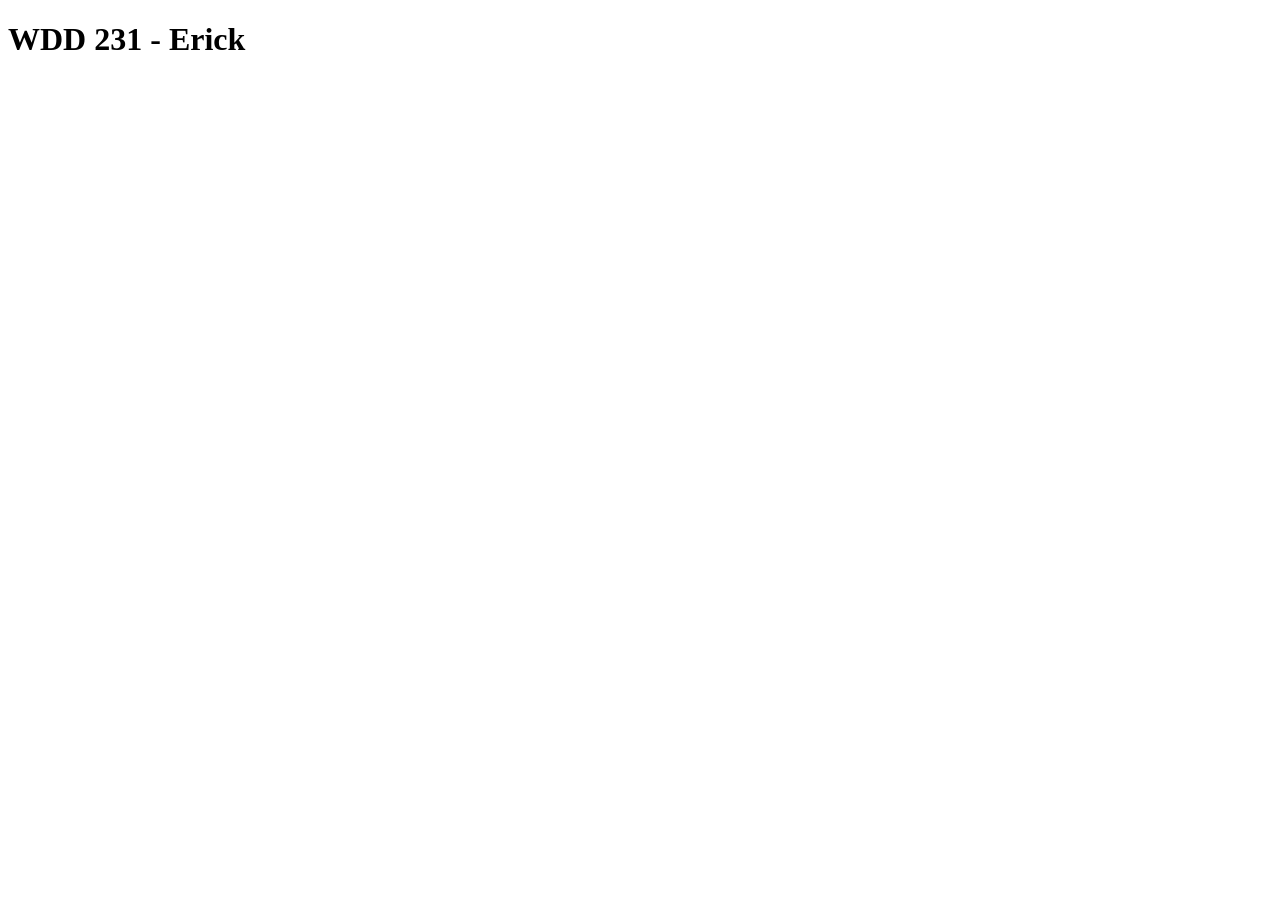
==== index.html @ 751e0cd9 "changes" ====
<!DOCTYPE html>
<html lang="en">
<head>
    <meta charset="UTF-8">
    <meta name="viewport" content="width=device-width, initial-scale=1.0">
    <title>Document</title>
</head>
<body>
    <h1>WDD 231 - Erick</h1>
</body>
</html>
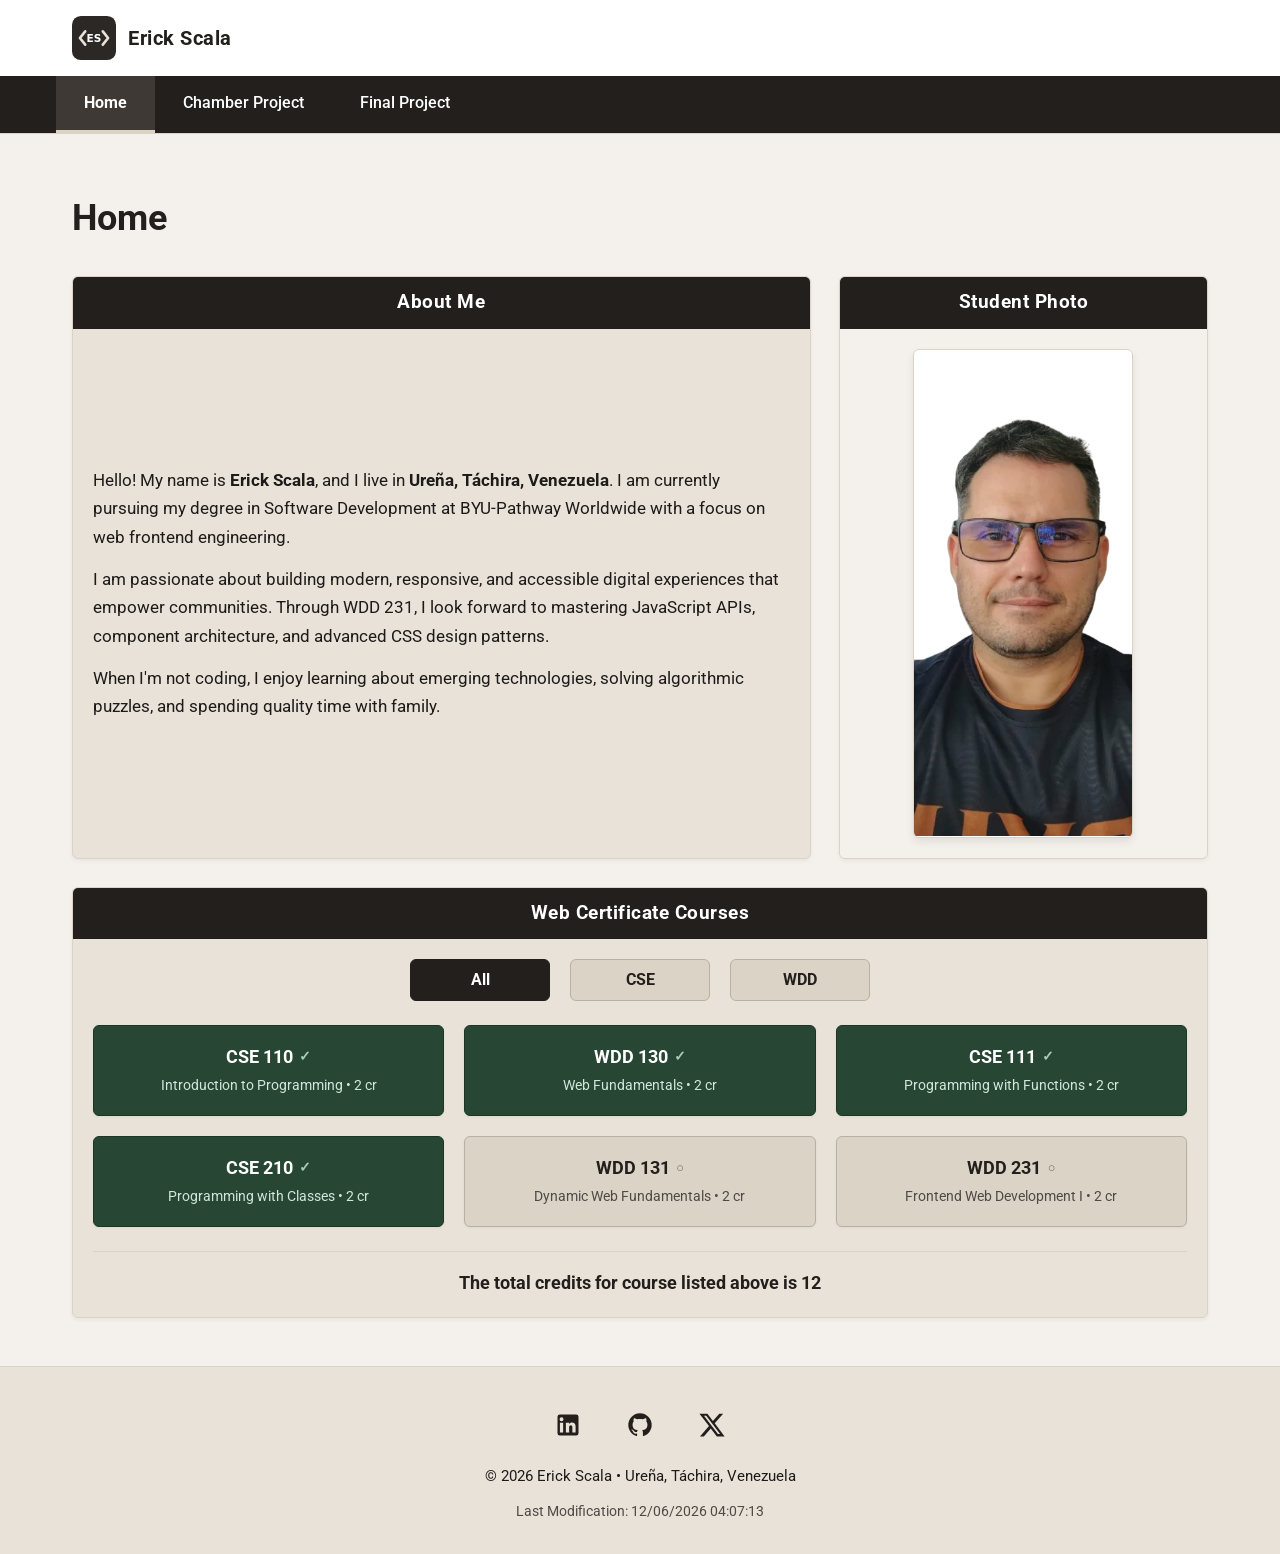
==== commit 4eea98ed: "feat(sprint-1): complete WDD 231 course home page with responsive layout, filters, and dynamic foote" ====
--- a/index.html
+++ b/index.html
@@ -1,11 +1,123 @@
 <!DOCTYPE html>
 <html lang="en">
 <head>
-    <meta charset="UTF-8">
-    <meta name="viewport" content="width=device-width, initial-scale=1.0">
-    <title>Document</title>
+  <meta charset="UTF-8">
+  <meta name="viewport" content="width=device-width, initial-scale=1.0">
+  <title>WDD 231: Web Frontend Development I - Erick Scala</title>
+  <meta name="description" content="Course home page for WDD 231: Web Frontend Development I by Erick Scala, featuring web certificate courses, student background, and frontend projects.">
+  <meta name="author" content="Erick Scala">
+
+  <!-- Google Fonts: Roboto -->
+  <link rel="preconnect" href="https://fonts.googleapis.com">
+  <link rel="preconnect" href="https://fonts.gstatic.com" crossorigin>
+  <link href="https://fonts.googleapis.com/css2?family=Roboto:wght@400;500;700&display=swap" rel="stylesheet">
+
+  <!-- Stylesheets -->
+  <link rel="stylesheet" href="styles/normalize.css">
+  <link rel="stylesheet" href="styles/small.css">
+  <link rel="stylesheet" href="styles/larger.css">
+
+  <!-- External Scripts with defer -->
+  <script src="scripts/navigation.js" defer></script>
+  <script src="scripts/date.js" defer></script>
+  <script src="scripts/courses.js" defer></script>
 </head>
 <body>
-    <h1>WDD 231 - Erick</h1>
+  <!-- Header Component -->
+  <header>
+    <div class="header-top">
+      <a href="index.html" class="branding" aria-label="Erick Scala Home">
+        <img src="images/logo.svg" alt="Erick Scala Monogram Logo" width="44" height="44">
+        <span>Erick Scala</span>
+      </a>
+      <button id="menuButton" aria-label="Toggle navigation menu" aria-expanded="false">&#9776;</button>
+    </div>
+    <!-- Responsive Navigation Component -->
+    <nav id="primaryNav" aria-label="Primary Navigation">
+      <ul class="nav-menu">
+        <li><a href="index.html" class="active" aria-current="page">Home</a></li>
+        <li><a href="chamber/directory.html">Chamber Project</a></li>
+        <li><a href="#">Final Project</a></li>
+      </ul>
+    </nav>
+  </header>
+
+  <!-- Main Content -->
+  <main>
+    <h1>Home</h1>
+
+    <!-- Section 1: About Me -->
+    <section class="card about-card">
+      <h2>About Me</h2>
+      <div class="card-body">
+        <p>
+          Hello! My name is <strong>Erick Scala</strong>, and I live in <strong>Ureña, Táchira, Venezuela</strong>. I am currently pursuing my degree in Software Development at BYU-Pathway Worldwide with a focus on web frontend engineering.
+        </p>
+        <p>
+          I am passionate about building modern, responsive, and accessible digital experiences that empower communities. Through WDD 231, I look forward to mastering JavaScript APIs, component architecture, and advanced CSS design patterns.
+        </p>
+        <p>
+          When I'm not coding, I enjoy learning about emerging technologies, solving algorithmic puzzles, and spending quality time with family.
+        </p>
+      </div>
+    </section>
+
+    <!-- Section 2: Student Photo -->
+    <section class="card photo-card">
+      <h2>Student Photo</h2>
+      <div class="card-body">
+        <img src="images/profile.webp" alt="Portrait photo of Erick Scala" width="220" height="489" loading="lazy">
+      </div>
+    </section>
+
+    <!-- Section 3: Web Certificate Courses -->
+    <section class="card courses-card">
+      <h2>Web Certificate Courses</h2>
+      <div class="card-body">
+        <!-- Filter buttons -->
+        <div class="filter-controls" role="group" aria-label="Course filter controls">
+          <button id="allCourses" class="filter-btn active" type="button">All</button>
+          <button id="cseCourses" class="filter-btn" type="button">CSE</button>
+          <button id="wddCourses" class="filter-btn" type="button">WDD</button>
+        </div>
+
+        <!-- Dynamic course cards container -->
+        <div id="courseContainer" class="course-container" aria-live="polite"></div>
+
+        <!-- Total credits calculated with reduce() -->
+        <p id="totalCredits" class="total-credits"></p>
+      </div>
+    </section>
+  </main>
+
+  <!-- Footer Component -->
+  <footer>
+    <div class="footer-content">
+      <!-- Social Media Links -->
+      <div class="social-links" aria-label="Social media profiles">
+        <a href="https://linkedin.com" target="_blank" rel="noopener noreferrer" aria-label="LinkedIn Profile">
+          <svg viewBox="0 0 24 24" aria-hidden="true">
+            <path d="M19 3a2 2 0 0 1 2 2v14a2 2 0 0 1-2 2H5a2 2 0 0 1-2-2V5a2 2 0 0 1 2-2h14m-.5 15.5v-5.3a3.26 3.26 0 0 0-3.26-3.26c-.85 0-1.84.52-2.28 1.3v-1.11h-2.79v8.37h2.79v-4.93c0-.77.62-1.4 1.39-1.4a1.4 1.4 0 0 1 1.4 1.4v4.93h2.75M6.46 8.76a1.68 1.68 0 1 0-.02-3.36 1.68 1.68 0 0 0 .02 3.36m1.39 9.74v-8.37H5.07v8.37h2.78Z"/>
+          </svg>
+        </a>
+        <a href="https://github.com" target="_blank" rel="noopener noreferrer" aria-label="GitHub Repository">
+          <svg viewBox="0 0 24 24" aria-hidden="true">
+            <path d="M12 2A10 10 0 0 0 2 12c0 4.42 2.87 8.17 6.84 9.5.5.08.66-.23.66-.5v-1.69c-2.77.6-3.36-1.34-3.36-1.34-.46-1.16-1.11-1.47-1.11-1.47-.91-.62.07-.6.07-.6 1 .07 1.53 1.03 1.53 1.03.87 1.52 2.34 1.07 2.91.83.1-.65.35-1.09.63-1.34-2.22-.25-4.55-1.11-4.55-4.92 0-1.11.38-2 1.03-2.71-.1-.25-.45-1.29.1-2.64 0 0 .84-.27 2.75 1.02.79-.22 1.65-.33 2.5-.33.85 0 1.71.11 2.5.33 1.91-1.29 2.75-1.02 2.75-1.02.55 1.35.2 2.39.1 2.64.65.71 1.03 1.6 1.03 2.71 0 3.82-2.34 4.66-4.57 4.91.36.31.69.92.69 1.85V21c0 .27.16.59.67.5C19.14 20.16 22 16.42 22 12A10 10 0 0 0 12 2Z"/>
+          </svg>
+        </a>
+        <a href="https://x.com" target="_blank" rel="noopener noreferrer" aria-label="X (formerly Twitter) Profile">
+          <svg viewBox="0 0 24 24" aria-hidden="true">
+            <path d="M18.244 2.25h3.308l-7.227 8.26 8.502 11.24H16.17l-5.214-6.817L4.99 21.75H1.68l7.73-8.835L1.254 2.25H8.08l4.713 6.231zm-1.161 17.52h1.833L7.084 4.126H5.117z"/>
+          </svg>
+        </a>
+      </div>
+
+      <!-- Copyright & Student Information -->
+      <p>&copy; <span id="currentyear"></span> Erick Scala &bull; Ureña, Táchira, Venezuela</p>
+
+      <!-- Dynamic Last Modified String -->
+      <p id="lastModified"></p>
+    </div>
+  </footer>
 </body>
 </html>
--- a/styles/small.css
+++ b/styles/small.css
@@ -0,0 +1,410 @@
+/* ==========================================================================
+   Base & Mobile-First Styles (small.css)
+   Course: WDD 231 - Web Frontend Development I
+   Student: Erick Scala
+   ========================================================================== */
+
+:root {
+  /* User-defined palette */
+  --color1: #FFFFFF;
+  --color2: #F4F1EC;
+  --color3: #E8E2D8;
+  --color4: #DAD3C6;
+  --color5: #CFC7B8;
+
+  /* Accessible high-contrast typography & structural accents */
+  --color-dark: #221f1d;
+  --color-dark-hover: #383430;
+  --color-text-main: #1d1b19;
+  --color-text-muted: #4e4a46;
+  --color-border: #b8b0a2;
+
+  /* Completed course indicators */
+  --color-completed-bg: #274734;
+  --color-completed-text: #FFFFFF;
+  --color-completed-border: #1c3526;
+
+  /* Font settings */
+  --font-family: 'Roboto', -apple-system, BlinkMacSystemFont, 'Segoe UI', Arial, sans-serif;
+  --border-radius: 6px;
+  --transition: all 0.25s ease-in-out;
+}
+
+* {
+  box-sizing: border-box;
+  margin: 0;
+  padding: 0;
+}
+
+body {
+  font-family: var(--font-family);
+  background-color: var(--color2);
+  color: var(--color-text-main);
+  line-height: 1.6;
+  min-height: 100vh;
+  display: flex;
+  flex-direction: column;
+  overflow-x: hidden;
+}
+
+/* ==========================================================================
+   Header Component
+   ========================================================================== */
+header {
+  background-color: var(--color1);
+  border-bottom: 1px solid var(--color4);
+  width: 100%;
+}
+
+.header-top {
+  display: flex;
+  align-items: center;
+  justify-content: space-between;
+  padding: 0.75rem 1rem;
+  max-width: 1200px;
+  margin: 0 auto;
+}
+
+.branding {
+  display: flex;
+  align-items: center;
+  gap: 0.75rem;
+  text-decoration: none;
+  color: var(--color-dark);
+}
+
+.branding img {
+  width: 44px;
+  height: 44px;
+  display: block;
+}
+
+.branding span {
+  font-size: 1.25rem;
+  font-weight: 700;
+  letter-spacing: 0.5px;
+}
+
+/* Hamburger button for mobile */
+#menuButton {
+  display: block;
+  background: transparent;
+  border: 2px solid var(--color-dark);
+  color: var(--color-dark);
+  border-radius: var(--border-radius);
+  width: 44px;
+  height: 44px;
+  font-size: 1.5rem;
+  cursor: pointer;
+  line-height: 1;
+  padding: 0;
+  transition: var(--transition);
+}
+
+#menuButton:hover,
+#menuButton:focus-visible {
+  background-color: var(--color4);
+  outline: 2px solid var(--color-dark);
+}
+
+/* ==========================================================================
+   Navigation Component
+   ========================================================================== */
+nav {
+  background-color: var(--color-dark);
+  width: 100%;
+}
+
+.nav-menu {
+  list-style: none;
+  display: none;
+  flex-direction: column;
+  width: 100%;
+  margin: 0;
+  padding: 0;
+}
+
+/* Toggled open on mobile */
+.nav-menu.open {
+  display: flex;
+}
+
+.nav-menu li {
+  width: 100%;
+  border-bottom: 1px solid #383430;
+}
+
+.nav-menu li:last-child {
+  border-bottom: none;
+}
+
+.nav-menu a {
+  display: block;
+  color: var(--color1);
+  text-decoration: none;
+  padding: 0.85rem 1.25rem;
+  font-weight: 500;
+  font-size: 1.05rem;
+  transition: background-color 0.2s ease, color 0.2s ease;
+}
+
+.nav-menu a:hover,
+.nav-menu a:focus-visible {
+  background-color: var(--color-dark-hover);
+  color: var(--color3);
+}
+
+.nav-menu a.active {
+  background-color: #4a4540;
+  color: var(--color1);
+  font-weight: 700;
+}
+
+/* ==========================================================================
+   Main Content Component
+   ========================================================================== */
+main {
+  flex: 1;
+  max-width: 1200px;
+  width: 100%;
+  margin: 0 auto;
+  padding: 1.25rem 1rem 2rem;
+  display: flex;
+  flex-direction: column;
+  gap: 1.5rem;
+}
+
+h1 {
+  font-size: 1.85rem;
+  color: var(--color-dark);
+  margin-bottom: 0.25rem;
+  font-weight: 700;
+}
+
+/* Card Structure matching the wireframe/screenshots */
+.card {
+  background-color: var(--color3);
+  border: 1px solid var(--color4);
+  border-radius: var(--border-radius);
+  overflow: hidden;
+  box-shadow: 0 2px 4px rgba(0, 0, 0, 0.05);
+}
+
+.card h2 {
+  background-color: var(--color-dark);
+  color: var(--color1);
+  font-size: 1.2rem;
+  font-weight: 700;
+  text-align: center;
+  padding: 0.65rem 1rem;
+  letter-spacing: 0.5px;
+}
+
+.card-body {
+  padding: 1.25rem;
+}
+
+/* About Me section */
+.about-card p {
+  margin-bottom: 0.85rem;
+  font-size: 1rem;
+  line-height: 1.65;
+  color: var(--color-text-main);
+}
+
+.about-card p:last-child {
+  margin-bottom: 0;
+}
+
+/* Student Photo section */
+.photo-card .card-body {
+  display: flex;
+  justify-content: center;
+  align-items: center;
+  padding: 1.5rem;
+  background-color: var(--color2);
+}
+
+.photo-card img {
+  max-width: 240px;
+  width: 100%;
+  height: auto;
+  aspect-ratio: 335 / 745;
+  object-fit: contain;
+  border-radius: var(--border-radius);
+  border: 1px solid var(--color4);
+  background-color: var(--color1);
+  box-shadow: 0 4px 8px rgba(0, 0, 0, 0.08);
+}
+
+/* ==========================================================================
+   Courses Section & Filtering
+   ========================================================================== */
+.filter-controls {
+  display: flex;
+  justify-content: center;
+  gap: 0.75rem;
+  margin-bottom: 1.25rem;
+  flex-wrap: wrap;
+}
+
+.filter-btn {
+  flex: 1 1 80px;
+  max-width: 140px;
+  background-color: var(--color4);
+  border: 1px solid var(--color-border);
+  color: var(--color-dark);
+  font-family: inherit;
+  font-size: 1rem;
+  font-weight: 700;
+  padding: 0.55rem 1rem;
+  border-radius: var(--border-radius);
+  cursor: pointer;
+  transition: var(--transition);
+}
+
+.filter-btn:hover,
+.filter-btn:focus-visible {
+  background-color: var(--color5);
+  border-color: var(--color-dark);
+}
+
+.filter-btn.active {
+  background-color: var(--color-dark);
+  color: var(--color1);
+  border-color: var(--color-dark);
+}
+
+/* Course Cards Container */
+.course-container {
+  display: flex;
+  flex-direction: column;
+  gap: 0.75rem;
+  margin-bottom: 1rem;
+}
+
+.course-pill {
+  background-color: var(--color4);
+  border: 1px solid var(--color-border);
+  color: var(--color-dark);
+  padding: 0.85rem 1rem;
+  border-radius: var(--border-radius);
+  font-weight: 700;
+  text-align: center;
+  transition: var(--transition);
+  display: flex;
+  flex-direction: column;
+  align-items: center;
+  justify-content: center;
+  gap: 0.25rem;
+  box-shadow: 0 1px 3px rgba(0, 0, 0, 0.05);
+}
+
+.course-pill .course-code {
+  font-size: 1.1rem;
+  display: flex;
+  align-items: center;
+  gap: 0.4rem;
+}
+
+.course-pill .course-title {
+  font-size: 0.85rem;
+  font-weight: 400;
+  color: var(--color-text-muted);
+}
+
+/* Visual differentiation for completed courses */
+.course-pill.completed {
+  background-color: var(--color-completed-bg);
+  border-color: var(--color-completed-border);
+  color: var(--color-completed-text);
+}
+
+.course-pill.completed .course-title {
+  color: #d1e7dd;
+}
+
+.course-pill.completed .status-badge {
+  font-size: 0.85rem;
+  font-weight: 700;
+  color: #a3cfbb;
+}
+
+.course-pill:not(.completed) .status-badge {
+  font-size: 0.8rem;
+  font-weight: 400;
+  color: #726859;
+}
+
+/* Total credits statement */
+.total-credits {
+  text-align: center;
+  font-size: 1.05rem;
+  font-weight: 700;
+  color: var(--color-dark);
+  padding: 0.75rem 0.5rem 0;
+  border-top: 1px solid var(--color4);
+}
+
+/* ==========================================================================
+   Footer Component
+   ========================================================================== */
+footer {
+  background-color: var(--color3);
+  border-top: 1px solid var(--color4);
+  padding: 1.75rem 1rem 1.5rem;
+  text-align: center;
+  margin-top: auto;
+}
+
+.footer-content {
+  max-width: 1200px;
+  margin: 0 auto;
+  display: flex;
+  flex-direction: column;
+  align-items: center;
+  gap: 0.85rem;
+}
+
+.social-links {
+  display: flex;
+  justify-content: center;
+  align-items: center;
+  gap: 1.25rem;
+  margin-bottom: 0.25rem;
+}
+
+.social-links a {
+  color: var(--color-dark);
+  display: inline-flex;
+  align-items: center;
+  justify-content: center;
+  width: 44px;
+  height: 44px;
+  border-radius: 50%;
+  transition: var(--transition);
+}
+
+.social-links a:hover,
+.social-links a:focus-visible {
+  color: #000000;
+  transform: translateY(-2px);
+  background-color: var(--color4);
+}
+
+.social-links svg {
+  width: 28px;
+  height: 28px;
+  fill: currentColor;
+}
+
+footer p {
+  font-size: 0.95rem;
+  color: var(--color-text-main);
+  line-height: 1.5;
+}
+
+#lastModified {
+  font-size: 0.88rem;
+  color: var(--color-text-muted);
+}
--- a/styles/larger.css
+++ b/styles/larger.css
@@ -0,0 +1,149 @@
+/* ==========================================================================
+   Responsive Desktop Styles (larger.css)
+   Course: WDD 231 - Web Frontend Development I
+   Student: Erick Scala
+   ========================================================================== */
+
+@media screen and (min-width: 768px) {
+  /* Hide the mobile hamburger button */
+  #menuButton {
+    display: none;
+  }
+
+  /* Desktop Navigation Bar */
+  .header-top {
+    padding: 1rem 2rem;
+  }
+
+  nav {
+    display: block;
+  }
+
+  .nav-menu {
+    display: flex;
+    flex-direction: row;
+    max-width: 1200px;
+    margin: 0 auto;
+    padding: 0 1rem;
+    width: auto;
+  }
+
+  .nav-menu li {
+    width: auto;
+    border-bottom: none;
+  }
+
+  .nav-menu a {
+    padding: 0.9rem 1.75rem;
+    font-size: 1rem;
+    border-bottom: 3px solid transparent;
+  }
+
+  .nav-menu a:hover,
+  .nav-menu a:focus-visible {
+    background-color: var(--color-dark-hover);
+    color: var(--color1);
+  }
+
+  .nav-menu a.active {
+    background-color: #3e3935;
+    border-bottom: 3px solid var(--color4);
+  }
+
+  /* Desktop Main Layout: 2 Columns for top cards, full width for courses */
+  main {
+    padding: 2rem 2rem 3rem;
+    display: grid;
+    grid-template-columns: 2fr 1fr;
+    grid-template-rows: auto auto auto;
+    gap: 1.75rem;
+    align-items: stretch;
+  }
+
+  h1 {
+    grid-column: 1 / -1;
+    font-size: 2.25rem;
+    margin-bottom: 0;
+  }
+
+  .about-card {
+    grid-column: 1 / 2;
+    display: flex;
+    flex-direction: column;
+  }
+
+  .about-card .card-body {
+    flex: 1;
+    display: flex;
+    flex-direction: column;
+    justify-content: center;
+    font-size: 1.05rem;
+  }
+
+  .photo-card {
+    grid-column: 2 / 3;
+    display: flex;
+    flex-direction: column;
+  }
+
+  .photo-card .card-body {
+    flex: 1;
+    padding: 1.25rem;
+  }
+
+  .photo-card img {
+    max-width: 200px;
+  }
+
+  /* Courses section spans full width */
+  .courses-card {
+    grid-column: 1 / -1;
+  }
+
+  .filter-controls {
+    gap: 1.25rem;
+    margin-bottom: 1.5rem;
+  }
+
+  .filter-btn {
+    flex: 0 0 160px;
+    padding: 0.65rem 1.25rem;
+  }
+
+  /* Course cards in 3 columns */
+  .course-container {
+    display: grid;
+    grid-template-columns: repeat(3, 1fr);
+    gap: 1.25rem;
+    margin-bottom: 1.5rem;
+  }
+
+  .course-pill {
+    padding: 1.1rem 1rem;
+    font-size: 1.15rem;
+  }
+
+  .total-credits {
+    font-size: 1.15rem;
+    padding-top: 1rem;
+  }
+
+  /* Footer adjustments */
+  footer {
+    padding: 2.25rem 2rem 2rem;
+  }
+
+  .social-links {
+    gap: 1.75rem;
+  }
+}
+
+@media screen and (min-width: 1024px) {
+  .photo-card img {
+    max-width: 220px;
+  }
+  
+  .about-card .card-body p {
+    font-size: 1.08rem;
+  }
+}
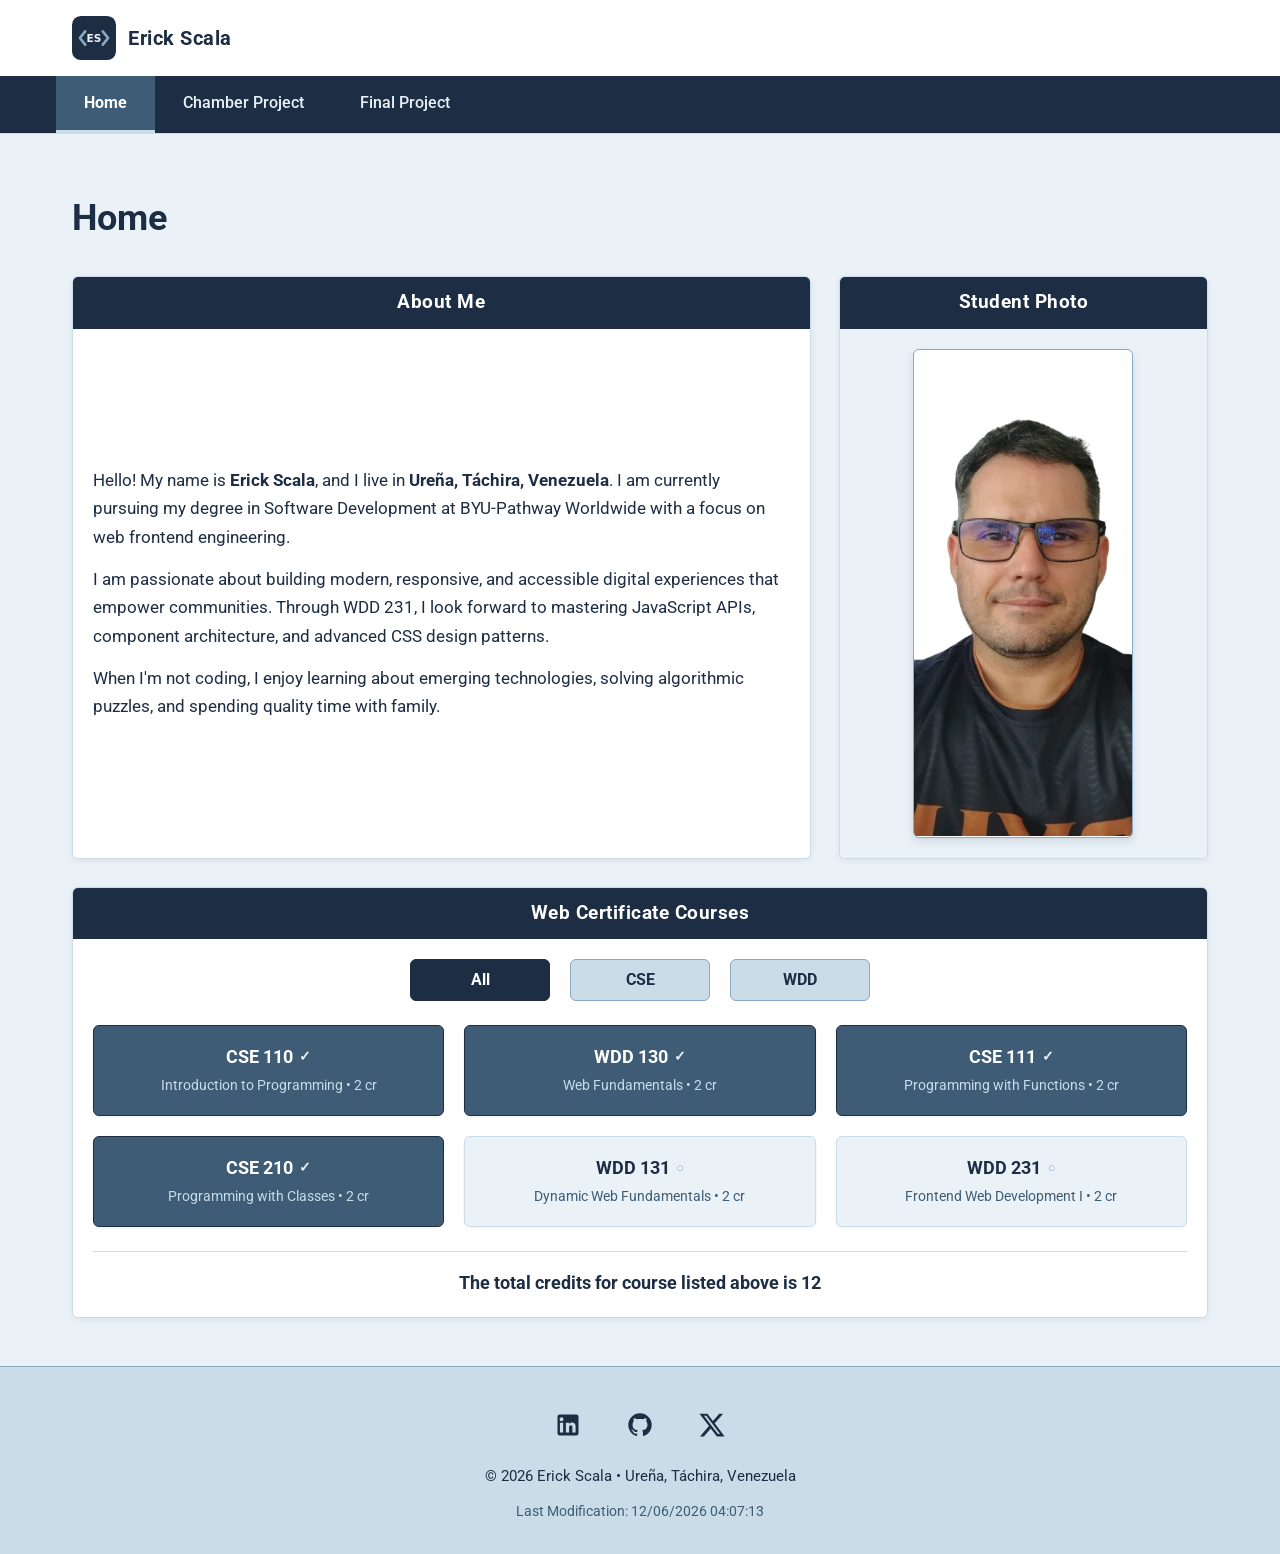
==== commit 330ba704: "html validation fix" ====
--- a/index.html
+++ b/index.html
@@ -94,7 +94,7 @@
   <footer>
     <div class="footer-content">
       <!-- Social Media Links -->
-      <div class="social-links" aria-label="Social media profiles">
+      <div class="social-links">
         <a href="https://linkedin.com" target="_blank" rel="noopener noreferrer" aria-label="LinkedIn Profile">
           <svg viewBox="0 0 24 24" aria-hidden="true">
             <path d="M19 3a2 2 0 0 1 2 2v14a2 2 0 0 1-2 2H5a2 2 0 0 1-2-2V5a2 2 0 0 1 2-2h14m-.5 15.5v-5.3a3.26 3.26 0 0 0-3.26-3.26c-.85 0-1.84.52-2.28 1.3v-1.11h-2.79v8.37h2.79v-4.93c0-.77.62-1.4 1.39-1.4a1.4 1.4 0 0 1 1.4 1.4v4.93h2.75M6.46 8.76a1.68 1.68 0 1 0-.02-3.36 1.68 1.68 0 0 0 .02 3.36m1.39 9.74v-8.37H5.07v8.37h2.78Z"/>
--- a/styles/small.css
+++ b/styles/small.css
@@ -5,24 +5,24 @@
    ========================================================================== */
 
 :root {
-  /* User-defined palette */
-  --color1: #FFFFFF;
-  --color2: #F4F1EC;
-  --color3: #E8E2D8;
-  --color4: #DAD3C6;
-  --color5: #CFC7B8;
+  /* User-defined palette (Cool Slate & Navy Blue) */
+  --color1: #EAF2F8; /* Soft ice blue */
+  --color2: #C9DCE8; /* Pastel sky blue */
+  --color3: #8AA9C4; /* Muted slate blue */
+  --color4: #3E5C76; /* Deep steel blue */
+  --color5: #1D2D44; /* Midnight navy */
 
   /* Accessible high-contrast typography & structural accents */
-  --color-dark: #221f1d;
-  --color-dark-hover: #383430;
-  --color-text-main: #1d1b19;
-  --color-text-muted: #4e4a46;
-  --color-border: #b8b0a2;
+  --color-dark: #1D2D44;
+  --color-dark-hover: #293d5c;
+  --color-text-main: #1D2D44;
+  --color-text-muted: #3E5C76;
+  --color-border: #8AA9C4;
 
   /* Completed course indicators */
-  --color-completed-bg: #274734;
+  --color-completed-bg: #3E5C76;
   --color-completed-text: #FFFFFF;
-  --color-completed-border: #1c3526;
+  --color-completed-border: #1D2D44;
 
   /* Font settings */
   --font-family: 'Roboto', -apple-system, BlinkMacSystemFont, 'Segoe UI', Arial, sans-serif;
@@ -38,7 +38,7 @@
 
 body {
   font-family: var(--font-family);
-  background-color: var(--color2);
+  background-color: var(--color1);
   color: var(--color-text-main);
   line-height: 1.6;
   min-height: 100vh;
@@ -51,8 +51,8 @@
    Header Component
    ========================================================================== */
 header {
-  background-color: var(--color1);
-  border-bottom: 1px solid var(--color4);
+  background-color: #FFFFFF;
+  border-bottom: 1px solid var(--color2);
   width: 100%;
 }
 
@@ -103,7 +103,7 @@
 
 #menuButton:hover,
 #menuButton:focus-visible {
-  background-color: var(--color4);
+  background-color: var(--color2);
   outline: 2px solid var(--color-dark);
 }
 
@@ -131,7 +131,7 @@
 
 .nav-menu li {
   width: 100%;
-  border-bottom: 1px solid #383430;
+  border-bottom: 1px solid var(--color4);
 }
 
 .nav-menu li:last-child {
@@ -150,13 +150,13 @@
 
 .nav-menu a:hover,
 .nav-menu a:focus-visible {
-  background-color: var(--color-dark-hover);
-  color: var(--color3);
+  background-color: var(--color4);
+  color: #FFFFFF;
 }
 
 .nav-menu a.active {
-  background-color: #4a4540;
-  color: var(--color1);
+  background-color: var(--color4);
+  color: #FFFFFF;
   font-weight: 700;
 }
 
@@ -183,16 +183,16 @@
 
 /* Card Structure matching the wireframe/screenshots */
 .card {
-  background-color: var(--color3);
-  border: 1px solid var(--color4);
+  background-color: #FFFFFF;
+  border: 1px solid var(--color2);
   border-radius: var(--border-radius);
   overflow: hidden;
-  box-shadow: 0 2px 4px rgba(0, 0, 0, 0.05);
+  box-shadow: 0 2px 6px rgba(29, 45, 68, 0.08);
 }
 
 .card h2 {
   background-color: var(--color-dark);
-  color: var(--color1);
+  color: #FFFFFF;
   font-size: 1.2rem;
   font-weight: 700;
   text-align: center;
@@ -222,7 +222,7 @@
   justify-content: center;
   align-items: center;
   padding: 1.5rem;
-  background-color: var(--color2);
+  background-color: var(--color1);
 }
 
 .photo-card img {
@@ -232,9 +232,9 @@
   aspect-ratio: 335 / 745;
   object-fit: contain;
   border-radius: var(--border-radius);
-  border: 1px solid var(--color4);
-  background-color: var(--color1);
-  box-shadow: 0 4px 8px rgba(0, 0, 0, 0.08);
+  border: 1px solid var(--color3);
+  background-color: #FFFFFF;
+  box-shadow: 0 4px 8px rgba(29, 45, 68, 0.12);
 }
 
 /* ==========================================================================
@@ -251,8 +251,8 @@
 .filter-btn {
   flex: 1 1 80px;
   max-width: 140px;
-  background-color: var(--color4);
-  border: 1px solid var(--color-border);
+  background-color: var(--color2);
+  border: 1px solid var(--color3);
   color: var(--color-dark);
   font-family: inherit;
   font-size: 1rem;
@@ -265,13 +265,14 @@
 
 .filter-btn:hover,
 .filter-btn:focus-visible {
-  background-color: var(--color5);
+  background-color: var(--color3);
+  color: #FFFFFF;
   border-color: var(--color-dark);
 }
 
 .filter-btn.active {
   background-color: var(--color-dark);
-  color: var(--color1);
+  color: #FFFFFF;
   border-color: var(--color-dark);
 }
 
@@ -284,8 +285,8 @@
 }
 
 .course-pill {
-  background-color: var(--color4);
-  border: 1px solid var(--color-border);
+  background-color: var(--color1);
+  border: 1px solid var(--color2);
   color: var(--color-dark);
   padding: 0.85rem 1rem;
   border-radius: var(--border-radius);
@@ -297,7 +298,7 @@
   align-items: center;
   justify-content: center;
   gap: 0.25rem;
-  box-shadow: 0 1px 3px rgba(0, 0, 0, 0.05);
+  box-shadow: 0 1px 3px rgba(29, 45, 68, 0.06);
 }
 
 .course-pill .course-code {
@@ -321,19 +322,19 @@
 }
 
 .course-pill.completed .course-title {
-  color: #d1e7dd;
+  color: var(--color2);
 }
 
 .course-pill.completed .status-badge {
   font-size: 0.85rem;
   font-weight: 700;
-  color: #a3cfbb;
+  color: var(--color1);
 }
 
 .course-pill:not(.completed) .status-badge {
   font-size: 0.8rem;
   font-weight: 400;
-  color: #726859;
+  color: var(--color3);
 }
 
 /* Total credits statement */
@@ -343,15 +344,15 @@
   font-weight: 700;
   color: var(--color-dark);
   padding: 0.75rem 0.5rem 0;
-  border-top: 1px solid var(--color4);
+  border-top: 1px solid var(--color2);
 }
 
 /* ==========================================================================
    Footer Component
    ========================================================================== */
 footer {
-  background-color: var(--color3);
-  border-top: 1px solid var(--color4);
+  background-color: var(--color2);
+  border-top: 1px solid var(--color3);
   padding: 1.75rem 1rem 1.5rem;
   text-align: center;
   margin-top: auto;
@@ -387,7 +388,7 @@
 
 .social-links a:hover,
 .social-links a:focus-visible {
-  color: #000000;
+  color: #FFFFFF;
   transform: translateY(-2px);
   background-color: var(--color4);
 }
--- a/styles/larger.css
+++ b/styles/larger.css
@@ -42,12 +42,13 @@
   .nav-menu a:hover,
   .nav-menu a:focus-visible {
     background-color: var(--color-dark-hover);
-    color: var(--color1);
+    color: #FFFFFF;
   }
 
   .nav-menu a.active {
-    background-color: #3e3935;
-    border-bottom: 3px solid var(--color4);
+    background-color: var(--color4);
+    color: #FFFFFF;
+    border-bottom: 3px solid var(--color2);
   }
 
   /* Desktop Main Layout: 2 Columns for top cards, full width for courses */
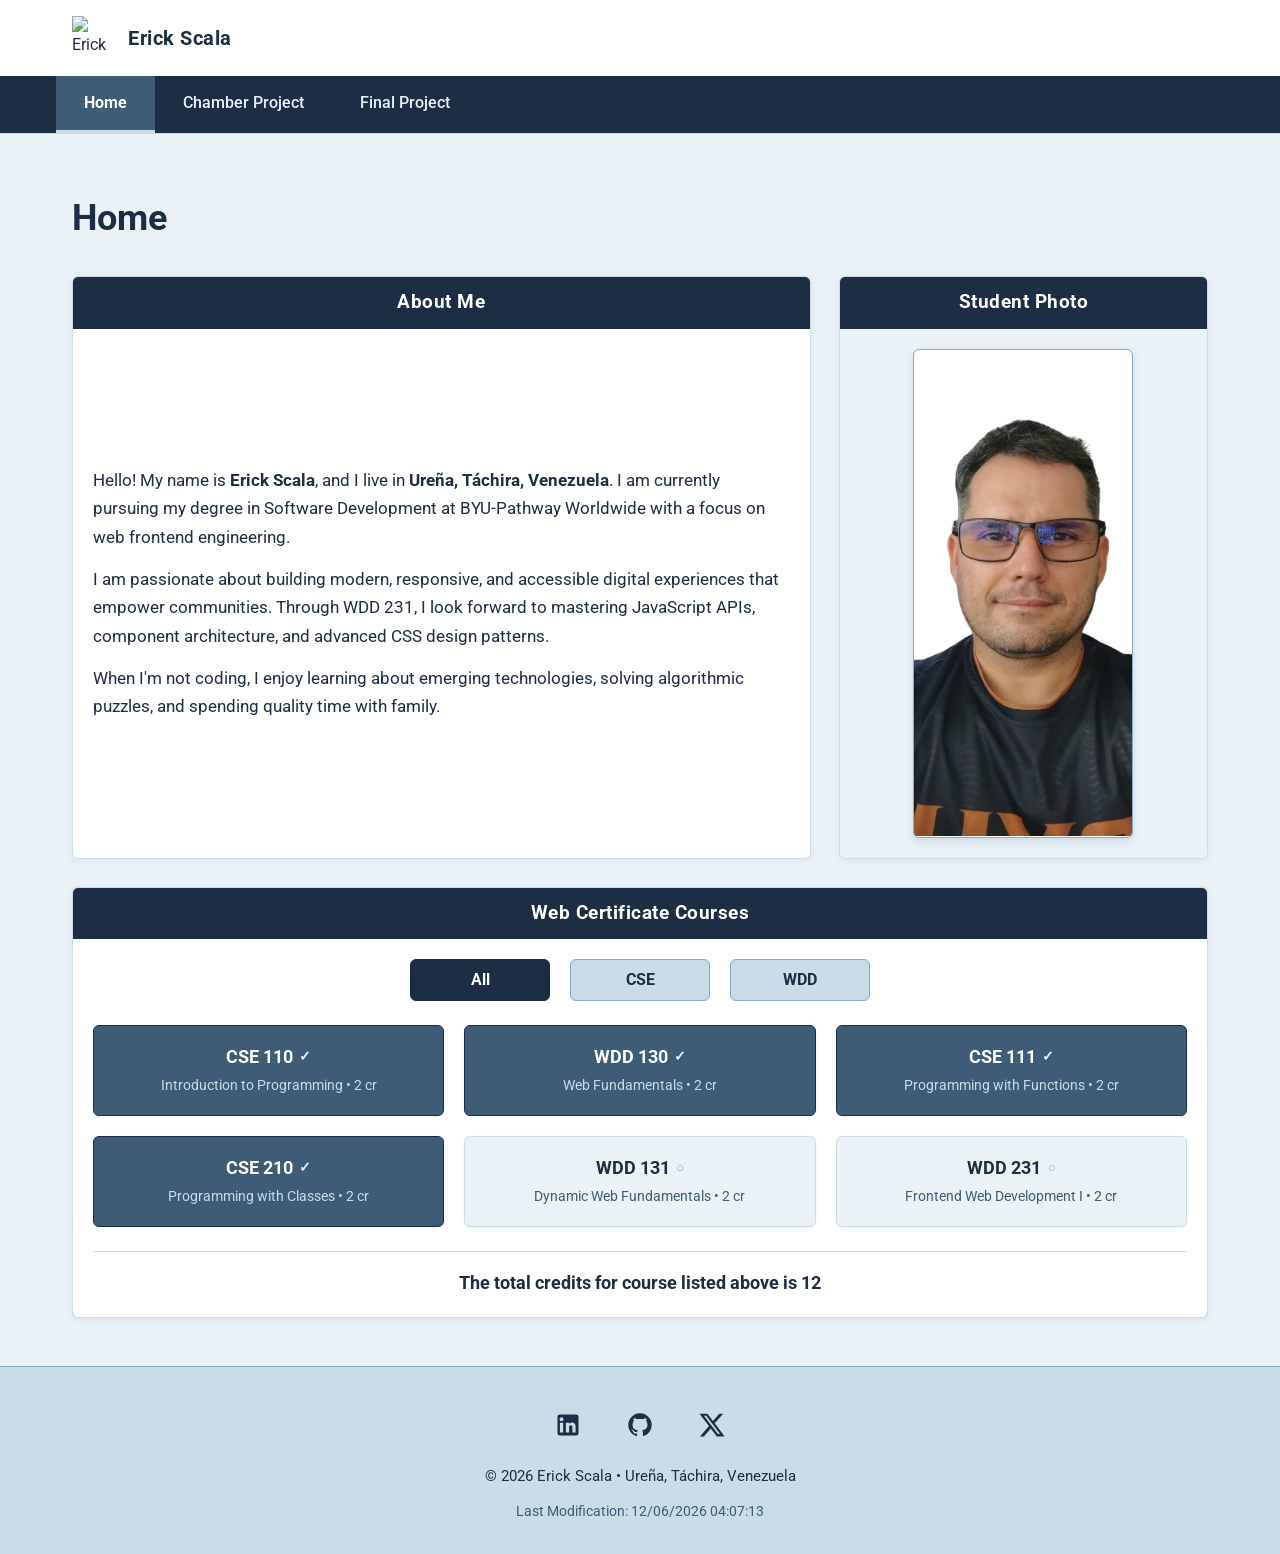
==== commit 0e98a151: "favicon-course-homepage" ====
--- a/index.html
+++ b/index.html
@@ -6,6 +6,7 @@
   <title>WDD 231: Web Frontend Development I - Erick Scala</title>
   <meta name="description" content="Course home page for WDD 231: Web Frontend Development I by Erick Scala, featuring web certificate courses, student background, and frontend projects.">
   <meta name="author" content="Erick Scala">
+  <link rel="icon" href="favicon.ico">
 
   <!-- Google Fonts: Roboto -->
   <link rel="preconnect" href="https://fonts.googleapis.com">
@@ -21,6 +22,11 @@
   <script src="scripts/navigation.js" defer></script>
   <script src="scripts/date.js" defer></script>
   <script src="scripts/courses.js" defer></script>
+
+  <meta property="og:title" content="Tu nombre | WDD 231">
+  <meta property="og:description" content="Página personal de Tu Nombre para el curso WDD 231.">
+  <meta property="og:image" content="https://guifabri.github.io/wdd231/images/preview.jpg">
+  <meta property="og:url" content="https://guifabri.github.io/wdd231/">
 </head>
 <body>
   <!-- Header Component -->
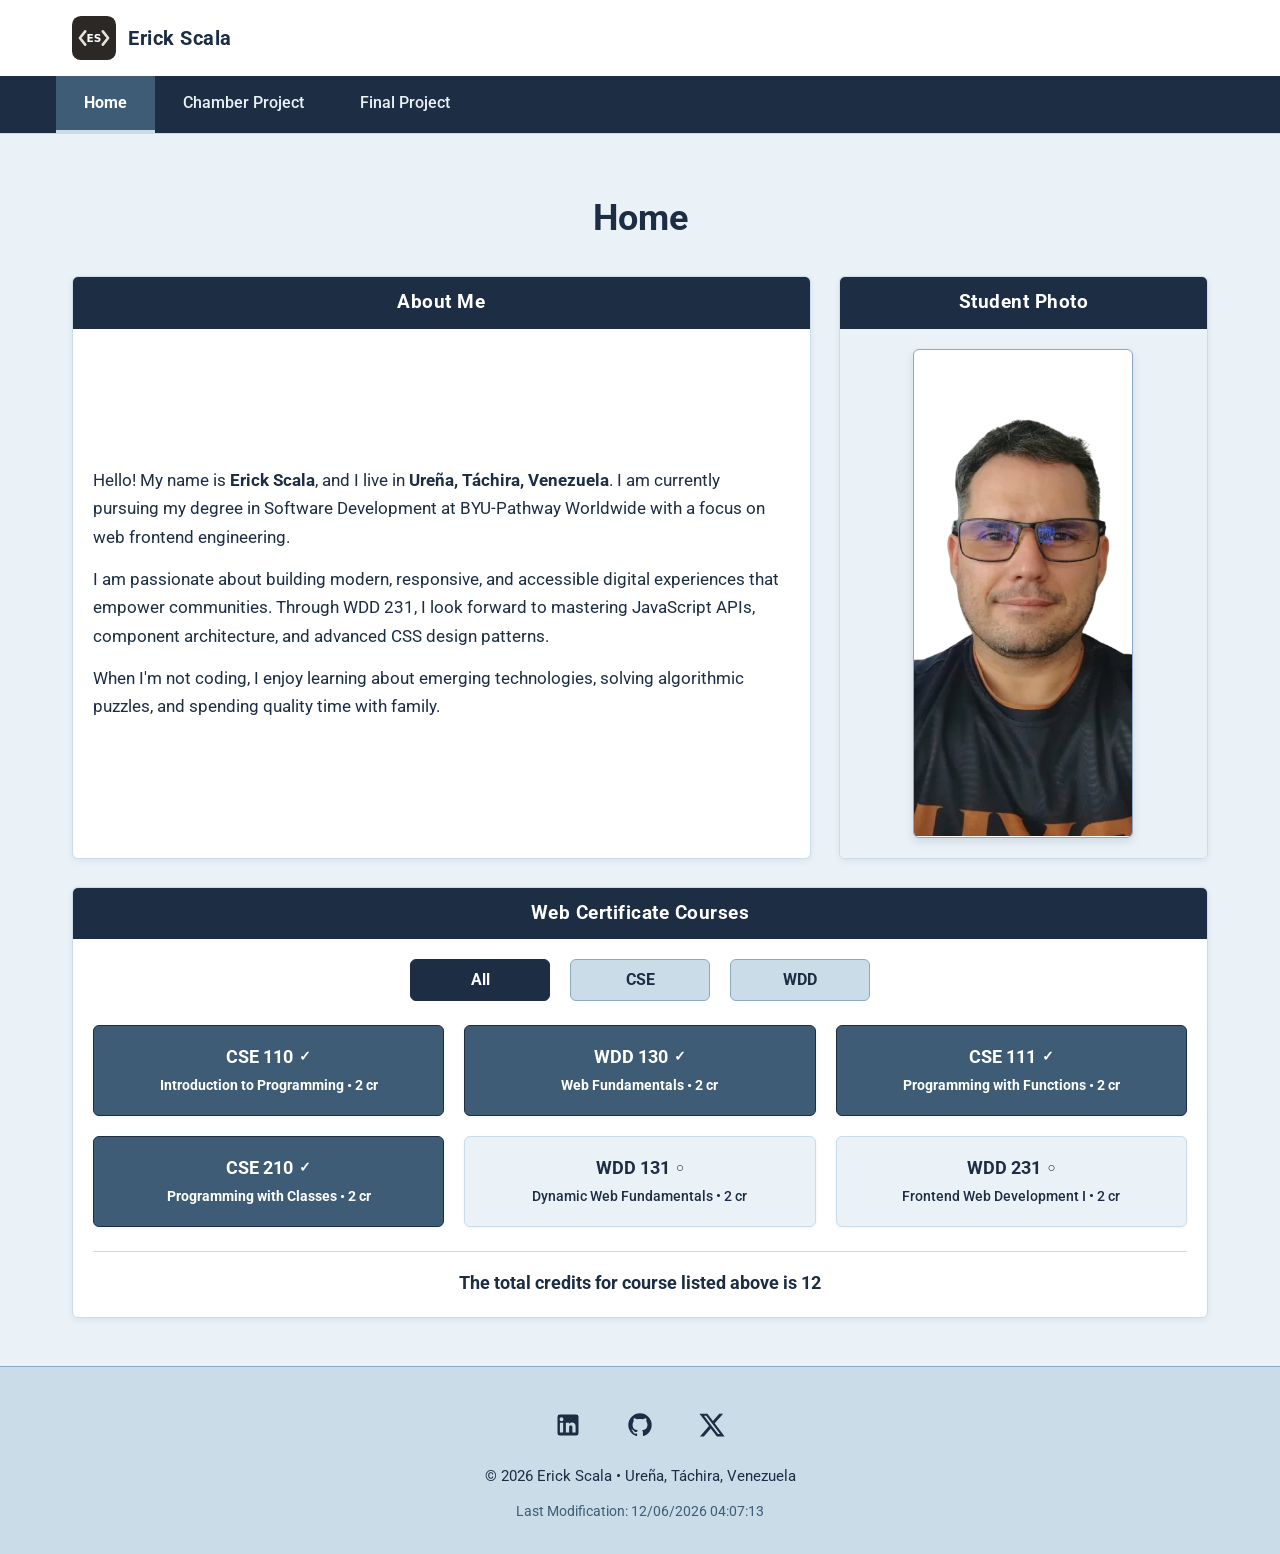
==== commit 8e4fffa6: "final corrections" ====
--- a/index.html
+++ b/index.html
@@ -23,10 +23,12 @@
   <script src="scripts/date.js" defer></script>
   <script src="scripts/courses.js" defer></script>
 
-  <meta property="og:title" content="Tu nombre | WDD 231">
-  <meta property="og:description" content="Página personal de Tu Nombre para el curso WDD 231.">
-  <meta property="og:image" content="https://guifabri.github.io/wdd231/images/preview.jpg">
-  <meta property="og:url" content="https://guifabri.github.io/wdd231/">
+  <!-- Open Graph Meta Tags para Facebook / Redes Sociales -->
+  <meta property="og:title" content="WDD 231 - Web Frontend Development I - Guillermo Fabricio" />
+  <meta property="og:description" content="Sitio de curso y proyectos de WDD 231: Web Frontend Development I realizado por Guillermo Fabricio." />
+  <meta property="og:image" content="https://guifabri.github.io/wdd231/images/profile.jpg" />
+  <meta property="og:url" content="https://guifabri.github.io/wdd231/" />
+  <meta property="og:type" content="website" />
 </head>
 <body>
   <!-- Header Component -->
@@ -43,7 +45,7 @@
       <ul class="nav-menu">
         <li><a href="index.html" class="active" aria-current="page">Home</a></li>
         <li><a href="chamber/directory.html">Chamber Project</a></li>
-        <li><a href="#">Final Project</a></li>
+        <li><a href="finalproject/index.html">Final Project</a></li>
       </ul>
     </nav>
   </header>
--- a/styles/small.css
+++ b/styles/small.css
@@ -179,6 +179,7 @@
   color: var(--color-dark);
   margin-bottom: 0.25rem;
   font-weight: 700;
+  text-align: center;
 }
 
 /* Card Structure matching the wireframe/screenshots */
@@ -310,8 +311,8 @@
 
 .course-pill .course-title {
   font-size: 0.85rem;
-  font-weight: 400;
-  color: var(--color-text-muted);
+  font-weight: 500;
+  color: var(--color-dark);
 }
 
 /* Visual differentiation for completed courses */
@@ -321,20 +322,17 @@
   color: var(--color-completed-text);
 }
 
-.course-pill.completed .course-title {
-  color: var(--color2);
-}
-
+.course-pill.completed .course-title,
 .course-pill.completed .status-badge {
+  color: #FFFFFF;
   font-size: 0.85rem;
   font-weight: 700;
-  color: var(--color1);
 }
 
 .course-pill:not(.completed) .status-badge {
-  font-size: 0.8rem;
-  font-weight: 400;
-  color: var(--color3);
+  font-size: 0.85rem;
+  font-weight: 700;
+  color: var(--color-dark);
 }
 
 /* Total credits statement */
@@ -345,6 +343,54 @@
   color: var(--color-dark);
   padding: 0.75rem 0.5rem 0;
   border-top: 1px solid var(--color2);
+}
+
+/* ==========================================================================
+   Latter-day Prophets Cards Grid Component
+   ========================================================================== */
+#cards {
+  display: grid;
+  grid-template-columns: repeat(auto-fit, minmax(300px, 1fr));
+  gap: 1.25rem;
+  padding: 0.5rem 0;
+}
+
+#cards section {
+  background-color: #FFFFFF;
+  border: 1px solid var(--color2);
+  border-radius: var(--border-radius);
+  padding: 1.25rem;
+  text-align: center;
+  box-shadow: 0 2px 6px rgba(29, 45, 68, 0.08);
+  display: flex;
+  flex-direction: column;
+  align-items: center;
+  min-height: 420px; /* Previene el colapso visual inicial del layout */
+}
+
+#cards section h2 {
+  color: var(--color-dark);
+  margin-bottom: 0.75rem;
+  font-size: 1.3rem;
+  font-weight: 700;
+}
+
+#cards section p {
+  margin: 0.25rem 0;
+  color: var(--color-text-muted);
+  font-size: 0.95rem;
+}
+
+#cards section img {
+  width: 100%;
+  max-width: 280px;
+  height: auto;
+  aspect-ratio: 340 / 440; /* Mantiene la reserva de espacio de la imagen previendo el desplazamiento */
+  background-color: var(--color1);
+  border-radius: var(--border-radius);
+  margin-top: 1rem;
+  box-shadow: 0 4px 8px rgba(29, 45, 68, 0.12);
+  border: 1px solid var(--color3);
 }
 
 /* ==========================================================================
@@ -408,4 +454,4 @@
 #lastModified {
   font-size: 0.88rem;
   color: var(--color-text-muted);
-}
+}
--- a/styles/larger.css
+++ b/styles/larger.css
@@ -51,7 +51,7 @@
     border-bottom: 3px solid var(--color2);
   }
 
-  /* Desktop Main Layout: 2 Columns for top cards, full width for courses */
+  /* Desktop Main Layout */
   main {
     padding: 2rem 2rem 3rem;
     display: grid;
@@ -129,6 +129,18 @@
     padding-top: 1rem;
   }
 
+  /* ==========================================================================
+     Prophets Page Adjustments (Desktop)
+     ========================================================================== */
+  
+  /* Permite que el contenedor de tarjetas ocupe todo el ancho del main */
+  #cards {
+    grid-column: 1 / -1;
+    display: grid;
+    grid-template-columns: repeat(3, 1fr);
+    gap: 1.5rem;
+  }
+
   /* Footer adjustments */
   footer {
     padding: 2.25rem 2rem 2rem;
@@ -147,4 +159,4 @@
   .about-card .card-body p {
     font-size: 1.08rem;
   }
-}
+}
